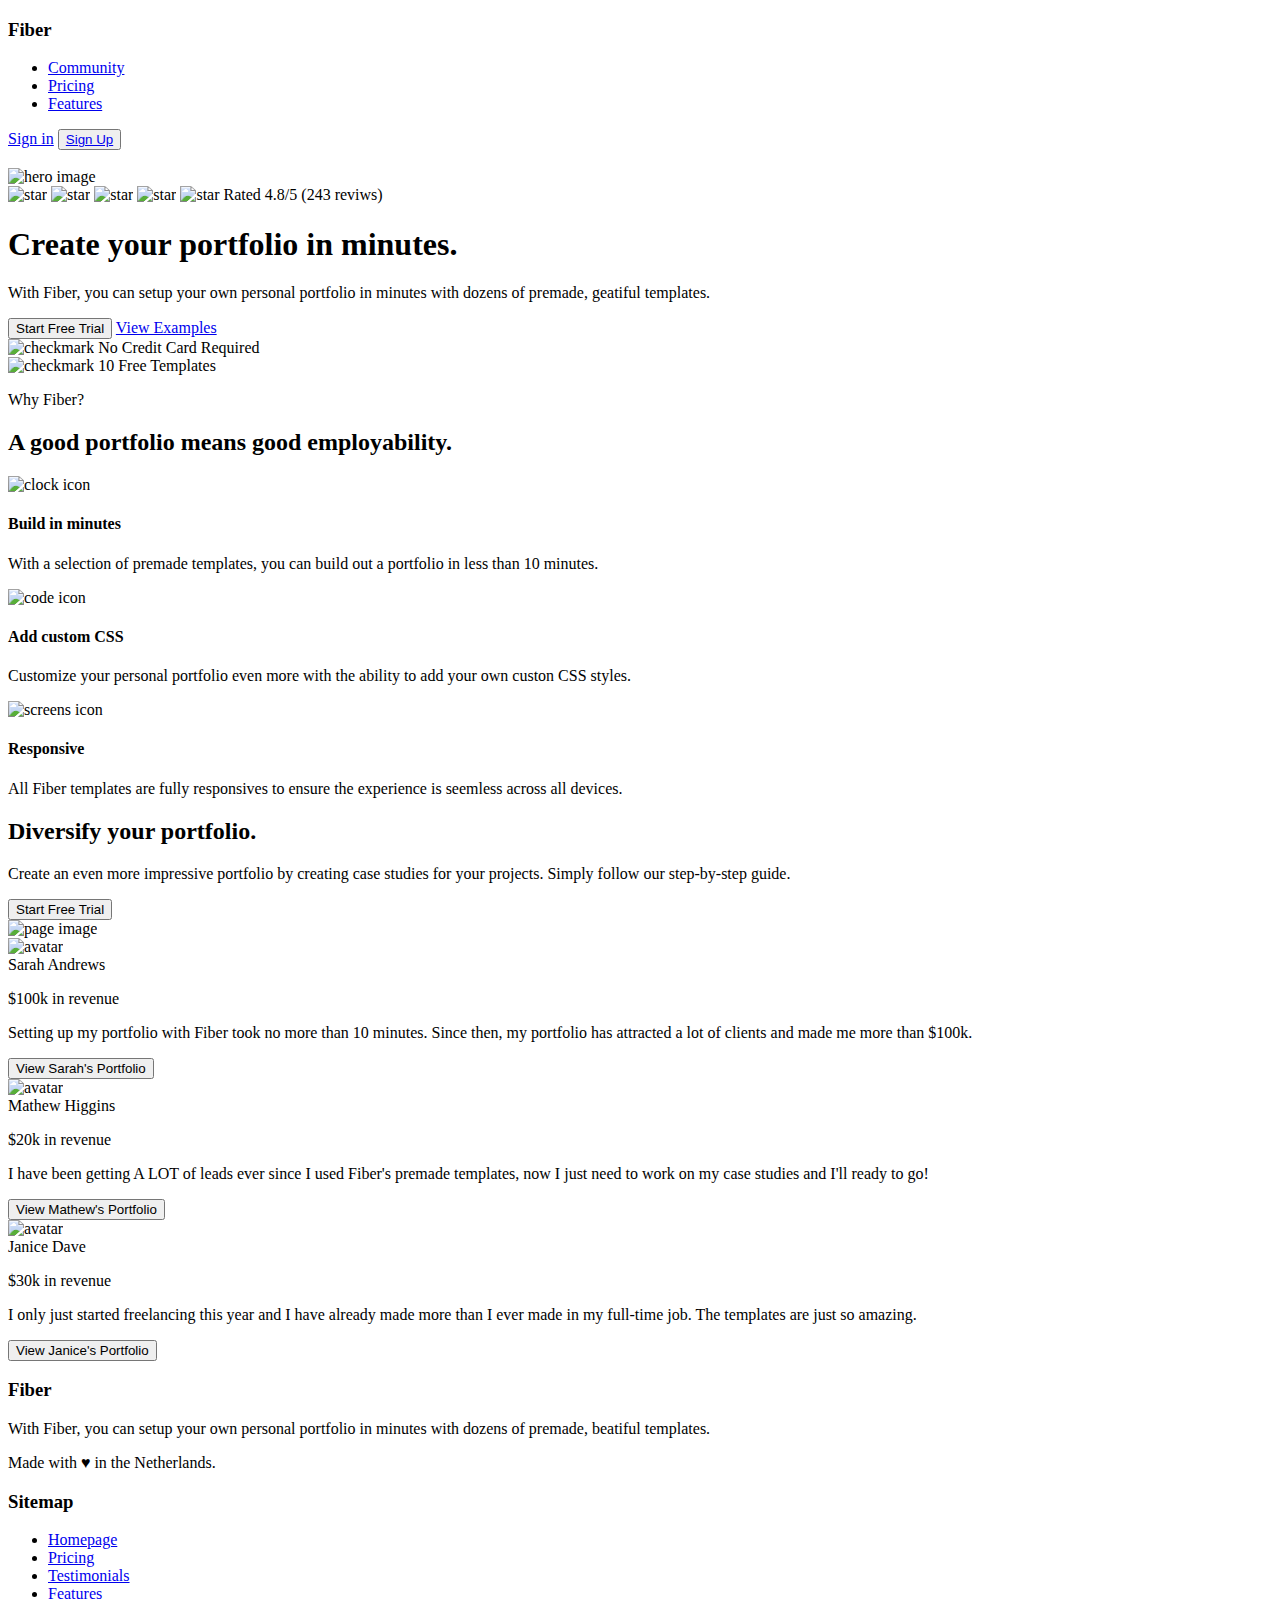
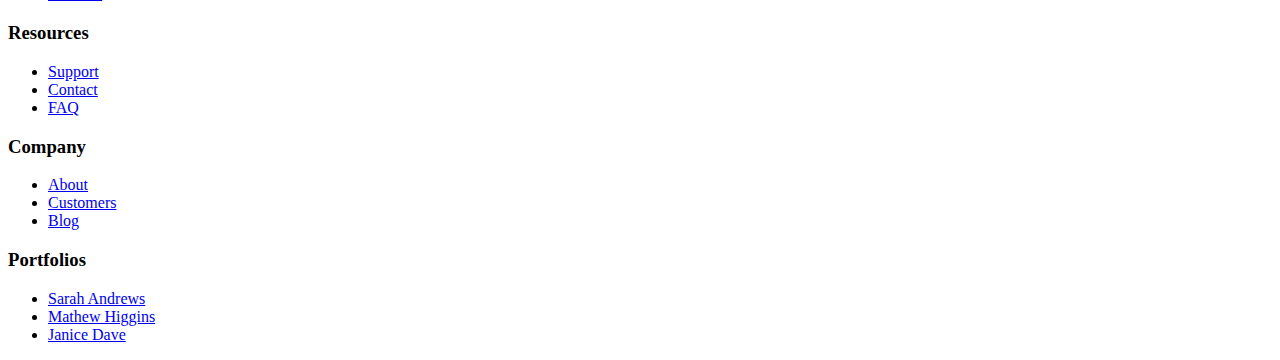
==== index.html @ 9298aad0 "fixes" ====
<!DOCTYPE html>
<html lang="en">
  <head>
    <meta charset="UTF-8" />
    <meta http-equiv="X-UA-Compatible" content="IE=edge" />
    <meta name="viewport" content="width=device-width, initial-scale=1.0" />
    <title>Fiber</title>
    <link rel="stylesheet" href="./src/scss/main.css" />
  </head>
  <body>
    <header>
      <h3>Fiber</h3>

      <nav class="navigation">
        <ul>
          <li><a href="#">Community</a></li>
          <li><a href="#">Pricing</a></li>
          <li><a href="#">Features</a></li>
        </ul>
      </nav>

      <div class="sign-in-out">
        <a href="./sign-up-page.html">Sign in</a>
        <button class="header_btn" >
          <a href="./sign-up-page.html">Sign Up</a>
        </button>
      </div>

      <div class="mobile-menu">
        <img src="./src/Assets/HamburgerMenu.svg" alt="" />
      </div>
    </header>

    <main class="main">
      <section class="main__hero">
        <img src="./src/Assets/hero-Illustration.png" alt="hero image" />

        <div class="hero__content">
          <div class="rating__container">
            <img src="./src/Assets/star.svg" alt="star" />
            <img src="./src/Assets/star.svg" alt="star" />
            <img src="./src/Assets/star.svg" alt="star" />
            <img src="./src/Assets/star.svg" alt="star" />
            <img src="./src/Assets/star.svg" alt="star" />

            <span>Rated 4.8/5 (243 reviws)</span>
          </div>

          <h1>Create your portfolio in minutes.</h1>

          <p>
            With Fiber, you can setup your own personal portfolio in minutes
            with dozens of premade, geatiful templates.
          </p>

          <div class="container__links">
            <button class="hero__btn">Start Free Trial</button>
            <a href="#">View Examples</a>
          </div>

          <div class="container__advantages">
            <div class="advantage">
              <img src="./src/Assets/Checkmark.svg" alt="checkmark" />
              <span>No Credit Card Required</span>
            </div>
            <div class="advantage">
              <img src="./src/Assets/Checkmark.svg" alt="checkmark" />
              <span>10 Free Templates</span>
            </div>
          </div>
        </div>
      </section>

      <section class="features">
        <p class="text--purple">Why Fiber?</p>
        <h2>A good portfolio means good employability.</h2>

        <div class="features__container">
          <article class="feature">
            <img src="./src/Assets/time.svg" alt="clock icon" />
            <h4>Build in minutes</h4>
            <p>
              With a selection of premade templates, you can build out a
              portfolio in less than 10 minutes.
            </p>
          </article>

          <article class="feature">
            <img src="./src/Assets/code.svg" alt="code icon" />
            <h4>Add custom CSS</h4>
            <p>
              Customize your personal portfolio even more with the ability to
              add your own custon CSS styles.
            </p>
          </article>

          <article class="feature">
            <img src="./src/Assets//allSizes.svg" alt="screens icon" />
            <h4>Responsive</h4>
            <p>
              All Fiber templates are fully responsives to ensure the experience
              is seemless across all devices.
            </p>
          </article>
        </div>
      </section>

      <section class="portfolio">
        <div class="portfolio__content">
          <h2>Diversify your portfolio.</h2>
          <p>
            Create an even more impressive portfolio by creating case studies
            for your projects. Simply follow our step-by-step guide.
          </p>
          <button class="portfolio__btn">Start Free Trial</button>
        </div>

        <img src="./src/Assets/Page Image.png" alt="page image" />
      </section>

      <section class="testimonials">
        <article class="testimonial">
          <div class="avatar__container">
            <img src="./src/Assets/User Avatar.svg" alt="avatar" />

            <div class="avatar__info">
              <span class="avatar__name--purple"> Sarah Andrews </span>
              <p class="text--small">$100k in revenue</p>
            </div>
          </div>

          <p>
            Setting up my portfolio with Fiber took no more than 10 minutes.
            Since then, my portfolio has attracted a lot of clients and made me
            more than $100k.
          </p>
          <button class="testimonial__btn">View Sarah's Portfolio</button>
        </article>

        <article class="testimonial">
          <div class="avatar__container">
            <img src="./src/Assets/User Avatar 2.svg" alt="avatar" />

            <div class="avatar__info">
              <span class="avatar__name--purple"> Mathew Higgins</span>
              <p class="text--small">$20k in revenue</p>
            </div>
          </div>

          <p>
            I have been getting A LOT of leads ever since I used Fiber's premade
            templates, now I just need to work on my case studies and I'll ready
            to go!
          </p>
          <button class="testimonial__btn">View Mathew's Portfolio</button>
        </article>

        <article class="testimonial">
          <div class="avatar__container">
            <img src="./src/Assets/User Avatar 32.svg" alt="avatar" />
            <div class="avatar__info">
              <span class="avatar__name--purple"> Janice Dave</span>
              <p class="text--small">$30k in revenue</p>
            </div>
          </div>

          <p>
            I only just started freelancing this year and I have already made
            more than I ever made in my full-time job. The templates are just so
            amazing.
          </p>
          <button class="testimonial__btn">View Janice's Portfolio</button>
        </article>
      </section>
    </main>

    <footer class="footer">
      <div class="footer_company">
        <h3>Fiber</h3>
        <p>
          With Fiber, you can setup your own personal portfolio in minutes with
          dozens of premade, beatiful templates.
        </p>

        <p>Made with &hearts; in the Netherlands.</p>
      </div>

      <div class="navigation-container">
        <nav class="footer_nav">
          <h3>Sitemap</h3>
          <ul>
            <li><a href="#">Homepage</a></li>
            <li><a href="#">Pricing</a></li>
            <li><a href="#">Testimonials</a></li>
            <li><a href="#">Features</a></li>
          </ul>
        </nav>
        <nav class="footer_nav">
          <h3>Resources</h3>
          <ul>
            <li><a href="#">Support</a></li>
            <li><a href="#">Contact</a></li>
            <li><a href="#">FAQ</a></li>
          </ul>
        </nav>
        <nav class="footer_nav">
          <h3>Company</h3>
          <ul>
            <li><a href="#">About</a></li>
            <li><a href="#">Customers</a></li>
            <li><a href="#">Blog</a></li>
          </ul>
        </nav>
        <nav class="footer_nav">
          <h3>Portfolios</h3>
          <ul>
            <li><a href="#">Sarah Andrews</a></li>
            <li><a href="#">Mathew Higgins</a></li>
            <li><a href="#">Janice Dave</a></li>
          </ul>
        </nav>
      </div>
    </footer>

    <script src="./src/script/index.js"></script>
  </body>
</html>
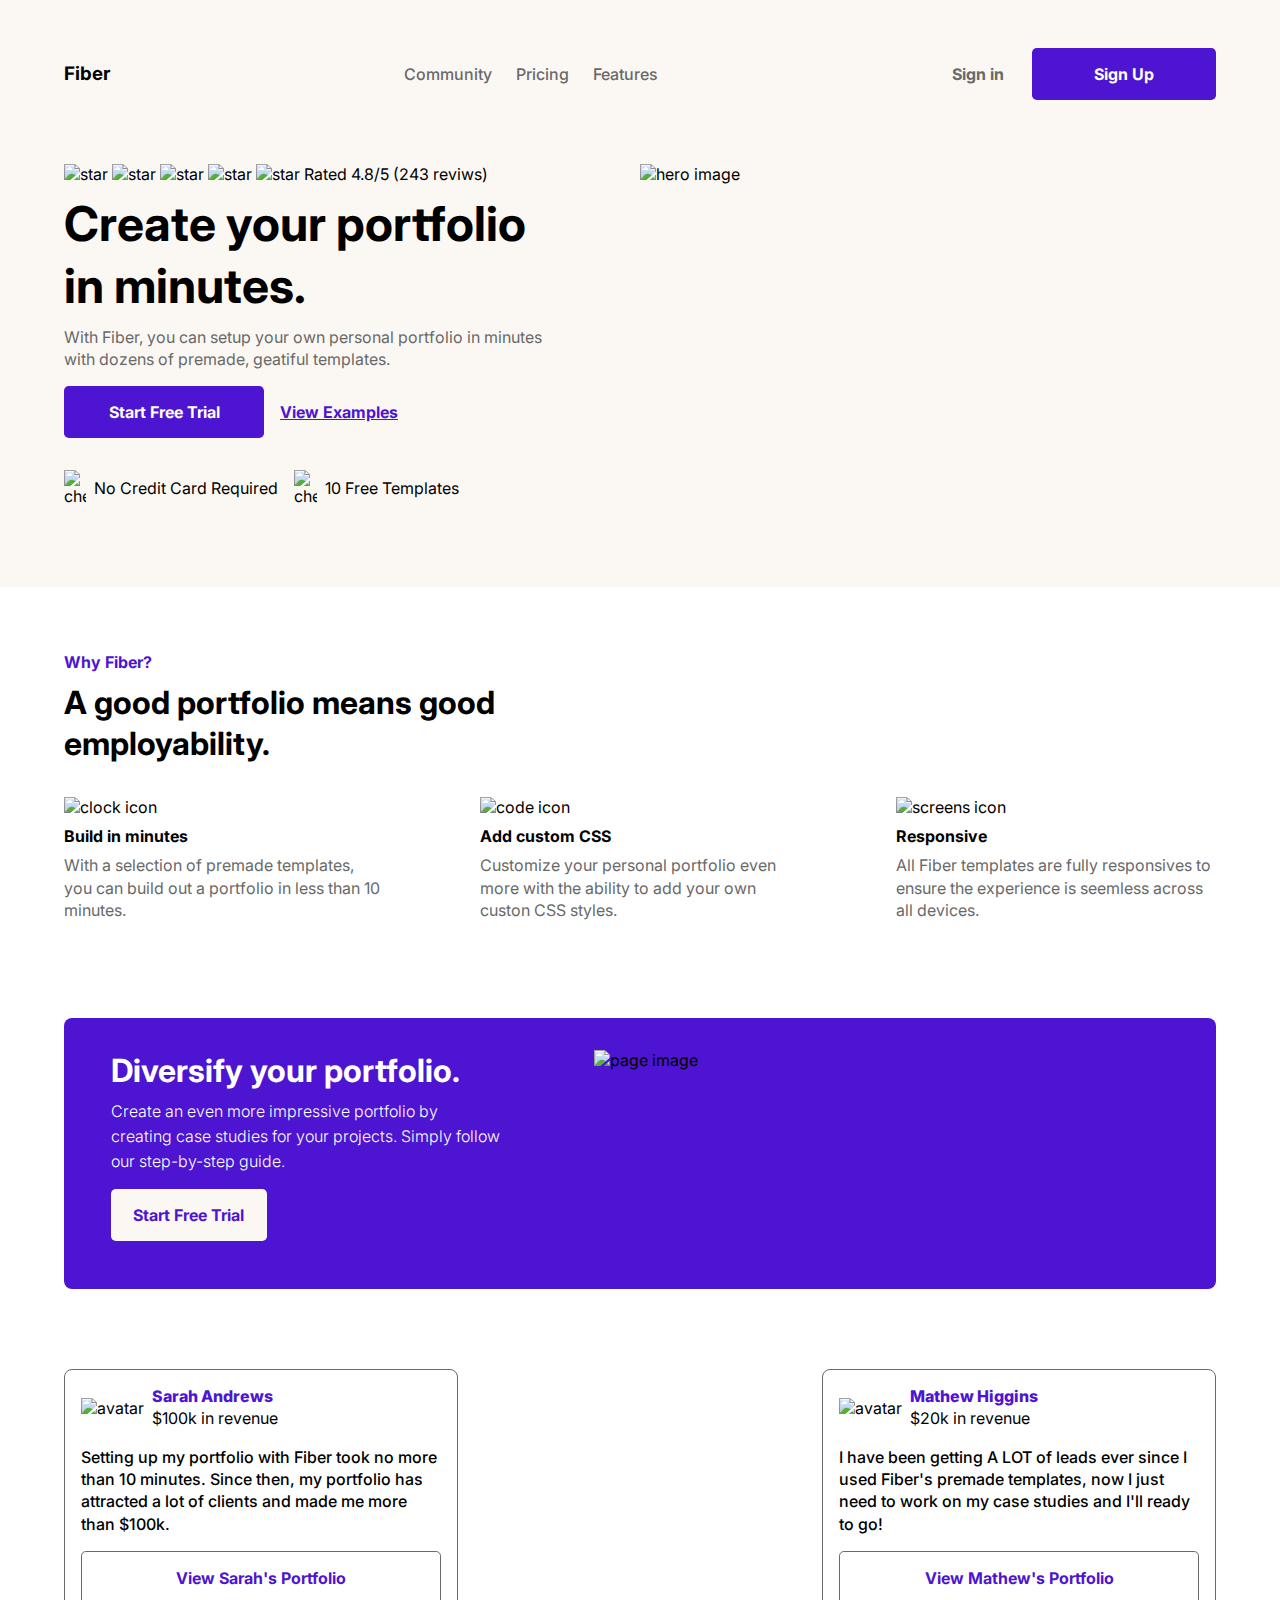
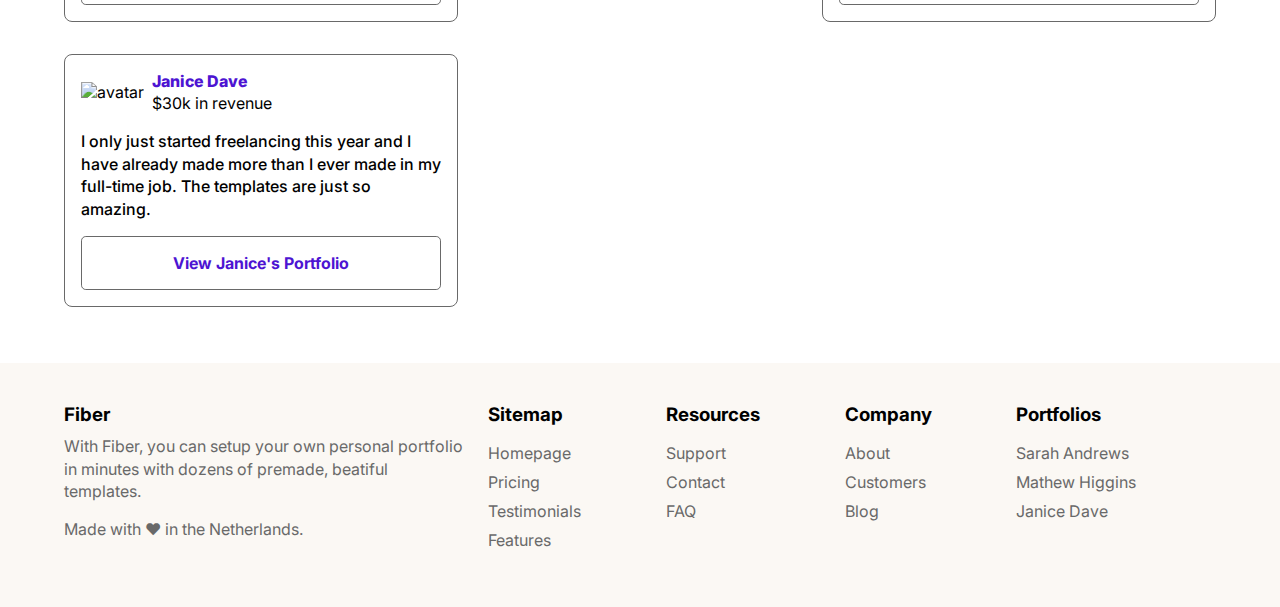
==== commit 2976e07c: "Fixes for Firefox layout" ====
--- a/index.html
+++ b/index.html
@@ -21,9 +21,7 @@
 
       <div class="sign-in-out">
         <a href="./sign-up-page.html">Sign in</a>
-        <button class="header_btn" >
-          <a href="./sign-up-page.html">Sign Up</a>
-        </button>
+        <button class="header_btn">Sign Up</button>
       </div>
 
       <div class="mobile-menu">
--- a/src/scss/main.css
+++ b/src/scss/main.css
@@ -0,0 +1,670 @@
+@import url("https://fonts.googleapis.com/css2?family=Inter:wght@300;400;500;600;700&display=swap");
+*,
+*::before,
+*::after {
+  margin: 0;
+  padding: 0;
+  -webkit-box-sizing: border-box;
+          box-sizing: border-box;
+}
+
+body {
+  font-family: "Inter", sans-serif;
+  line-height: 1.3;
+}
+
+img {
+  max-width: 100%;
+  height: auto;
+}
+
+li {
+  list-style: none;
+}
+
+a {
+  text-decoration: none;
+  -webkit-transition: color 300ms ease;
+  transition: color 300ms ease;
+}
+
+a:hover {
+  color: #4d14d2;
+}
+
+label {
+  display: block;
+  font-weight: 700;
+}
+
+input,
+button {
+  font-size: inherit;
+  font-family: inherit;
+}
+
+button {
+  border: none;
+  font-weight: 700;
+}
+
+header,
+section,
+footer {
+  padding: 1rem;
+}
+
+@media screen and (min-width: 64rem) {
+  section,
+  footer,
+  header {
+    padding: 0 4rem;
+  }
+}
+
+h1 {
+  font-size: 3rem;
+}
+
+h2 {
+  font-size: 2rem;
+}
+
+h1,
+h2,
+h3,
+h4 {
+  color: black;
+}
+
+p,
+a {
+  color: dimgray;
+}
+
+p {
+  line-height: 1.4;
+}
+
+.header_btn {
+  cursor: pointer;
+  width: 100%;
+  border-radius: 0.3rem;
+  padding: 1rem 0;
+  color: white;
+  background-color: #4d14d2;
+  -webkit-transition: color 350ms ease, background-color 380ms ease-in-out;
+  transition: color 350ms ease, background-color 380ms ease-in-out;
+  padding-left: 2.5rem;
+  padding-right: 2.5rem;
+}
+
+.header_btn:hover {
+  color: #4d14d2;
+  background-color: white;
+  outline: 0.1rem auto #4d14d2;
+}
+
+.hero__btn {
+  cursor: pointer;
+  width: 100%;
+  border-radius: 0.3rem;
+  padding: 1rem 0;
+  color: white;
+  background-color: #4d14d2;
+  -webkit-transition: color 350ms ease, background-color 380ms ease-in-out;
+  transition: color 350ms ease, background-color 380ms ease-in-out;
+  margin-bottom: 1rem;
+}
+
+.hero__btn:hover {
+  color: #4d14d2;
+  background-color: white;
+  outline: 0.1rem auto #4d14d2;
+}
+
+@media screen and (min-width: 64rem) {
+  .hero__btn {
+    width: 40%;
+    margin-bottom: 0;
+    margin-right: 1rem;
+  }
+}
+
+.portfolio__btn {
+  cursor: pointer;
+  width: 100%;
+  border-radius: 0.3rem;
+  padding: 1rem 0;
+  color: #4d14d2;
+  background-color: #fbf8f4;
+  -webkit-transition: color 350ms ease, background-color 380ms ease-in-out;
+  transition: color 350ms ease, background-color 380ms ease-in-out;
+  margin: 1rem 0 3rem 0;
+}
+
+.portfolio__btn:hover {
+  color: #fbf8f4;
+  background-color: #4d14d2;
+  outline: 0.1rem auto #fbf8f4;
+}
+
+@media screen and (min-width: 64rem) {
+  .portfolio__btn {
+    width: 40%;
+  }
+}
+
+.testimonial__btn {
+  cursor: pointer;
+  width: 100%;
+  border-radius: 0.3rem;
+  padding: 1rem 0;
+  color: #4d14d2;
+  background-color: white;
+  -webkit-transition: color 350ms ease, background-color 380ms ease-in-out;
+  transition: color 350ms ease, background-color 380ms ease-in-out;
+  border: 0.1rem solid dimgray;
+}
+
+.testimonial__btn:hover {
+  color: white;
+  background-color: #4d14d2;
+  outline: 0.1rem auto white;
+}
+
+.form__btn {
+  cursor: pointer;
+  width: 100%;
+  border-radius: 0.3rem;
+  padding: 1rem 0;
+  color: white;
+  background-color: #4d14d2;
+  -webkit-transition: color 350ms ease, background-color 380ms ease-in-out;
+  transition: color 350ms ease, background-color 380ms ease-in-out;
+  margin-bottom: 1rem;
+}
+
+.form__btn:hover {
+  color: #4d14d2;
+  background-color: white;
+  outline: 0.1rem auto #4d14d2;
+}
+
+header {
+  display: -webkit-box;
+  display: -ms-flexbox;
+  display: flex;
+  -webkit-box-pack: justify;
+      -ms-flex-pack: justify;
+          justify-content: space-between;
+  background-color: #fbf8f4;
+  padding-top: 2rem;
+}
+
+.navigation,
+.sign-in-out {
+  display: none;
+}
+
+.navigation.active {
+  display: block;
+  position: absolute;
+  width: 12.5rem;
+  top: 5rem;
+  left: 0;
+  right: 0;
+  margin: auto;
+  text-align: center;
+  background-color: #fbf8f4;
+  -webkit-box-shadow: 0 0.375rem 0.9375rem 0.125rem black;
+          box-shadow: 0 0.375rem 0.9375rem 0.125rem black;
+  border-radius: 0.2rem;
+  -webkit-animation-duration: 350ms;
+          animation-duration: 350ms;
+  -webkit-animation-name: moveIn;
+          animation-name: moveIn;
+}
+
+.navigation.active li {
+  margin: 1.5rem 0;
+}
+
+@-webkit-keyframes moveIn {
+  from {
+    margin-top: -100%;
+  }
+  to {
+    margin-top: 0;
+  }
+}
+
+@keyframes moveIn {
+  from {
+    margin-top: -100%;
+  }
+  to {
+    margin-top: 0;
+  }
+}
+
+@media screen and (min-width: 64rem) {
+  header {
+    padding-top: 3rem;
+    -webkit-box-align: center;
+        -ms-flex-align: center;
+            align-items: center;
+  }
+  header .mobile-menu {
+    display: none;
+  }
+  .navigation {
+    display: block;
+  }
+  .navigation ul {
+    display: -webkit-box;
+    display: -ms-flexbox;
+    display: flex;
+    gap: 1.5rem;
+    font-weight: 500;
+  }
+  .sign-in-out {
+    display: -webkit-box;
+    display: -ms-flexbox;
+    display: flex;
+    -webkit-box-align: center;
+        -ms-flex-align: center;
+            align-items: center;
+  }
+  .sign-in-out > a {
+    font-weight: 700;
+    margin-right: 1.5rem;
+    width: 6.25rem;
+  }
+}
+
+.main__hero {
+  background-color: #fbf8f4;
+  padding-top: 0;
+}
+
+.main__hero h1,
+.main__hero p {
+  margin: 0.5rem 0;
+}
+
+.rating__container {
+  display: none;
+}
+
+.hero__content {
+  max-width: 31.25rem;
+}
+
+.hero__content .container__links {
+  margin: 1rem 0;
+  text-align: center;
+}
+
+.hero__content .container__links a {
+  font-weight: 700;
+  text-decoration: underline;
+  color: #4d14d2;
+}
+
+.advantage {
+  display: -webkit-box;
+  display: -ms-flexbox;
+  display: flex;
+  -webkit-box-align: center;
+      -ms-flex-align: center;
+          align-items: center;
+  margin: 1rem 0;
+}
+
+.advantage img {
+  width: 1.4rem;
+}
+
+.advantage span {
+  margin-left: 0.5rem;
+}
+
+@media screen and (min-width: 64rem) {
+  .main__hero {
+    display: -webkit-box;
+    display: -ms-flexbox;
+    display: flex;
+    -webkit-box-pack: justify;
+        -ms-flex-pack: justify;
+            justify-content: space-between;
+    -webkit-box-orient: horizontal;
+    -webkit-box-direction: reverse;
+        -ms-flex-direction: row-reverse;
+            flex-direction: row-reverse;
+    padding: 4rem;
+    margin-bottom: 4rem;
+  }
+  .main__hero > img {
+    width: 50%;
+  }
+  .hero__content {
+    -ms-flex-item-align: center;
+        -ms-grid-row-align: center;
+        align-self: center;
+  }
+  .rating__container {
+    display: block;
+  }
+  .container__advantages {
+    display: -webkit-box;
+    display: -ms-flexbox;
+    display: flex;
+  }
+  .container__advantages .advantage:last-child {
+    margin-left: 1rem;
+  }
+  .container__links {
+    display: -webkit-box;
+    display: -ms-flexbox;
+    display: flex;
+    -webkit-box-align: center;
+        -ms-flex-align: center;
+            align-items: center;
+  }
+}
+
+.features .text--purple {
+  font-weight: 700;
+  color: #4d14d2;
+  margin-bottom: 0.5rem;
+}
+
+.features h2 {
+  max-width: 35rem;
+}
+
+.feature {
+  margin: 2rem 0;
+}
+
+.feature:last-child {
+  margin-bottom: 0;
+}
+
+.feature p {
+  max-width: 20rem;
+}
+
+.feature h4 {
+  margin: 0.5rem 0;
+}
+
+@media screen and (min-width: 64rem) {
+  .features__container {
+    display: -webkit-box;
+    display: -ms-flexbox;
+    display: flex;
+    -webkit-box-pack: justify;
+        -ms-flex-pack: justify;
+            justify-content: space-between;
+    -ms-flex-wrap: wrap;
+        flex-wrap: wrap;
+  }
+}
+
+.portfolio {
+  background-color: #4d14d2;
+  padding: 2rem 2rem 0;
+  margin: 1rem;
+  border-radius: 0.5rem;
+}
+
+.portfolio .portfolio__content h2,
+.portfolio .portfolio__content p {
+  color: white;
+}
+
+.portfolio .portfolio__content p {
+  font-weight: 300;
+  margin-top: 0.5rem;
+  line-height: 1.55;
+  max-width: 24.375rem;
+}
+
+.portfolio img {
+  vertical-align: text-bottom;
+}
+
+@media screen and (min-width: 64rem) {
+  .portfolio {
+    display: -webkit-box;
+    display: -ms-flexbox;
+    display: flex;
+    -ms-flex-pack: distribute;
+        justify-content: space-around;
+    margin: 4rem;
+    padding: 2rem 0 0;
+  }
+  .portfolio img {
+    width: 50%;
+  }
+  .portfolio__content {
+    -ms-flex-item-align: center;
+        -ms-grid-row-align: center;
+        align-self: center;
+  }
+}
+
+.testimonial {
+  border-radius: 0.5rem;
+  border: 0.1rem solid dimgray;
+  margin: 1rem 0;
+  padding: 1rem;
+}
+
+.testimonial p {
+  color: black;
+}
+
+.testimonial > p {
+  font-weight: 500;
+  margin: 1rem 0;
+  max-width: 22.5rem;
+}
+
+.avatar__container {
+  display: -webkit-box;
+  display: -ms-flexbox;
+  display: flex;
+  -webkit-box-align: center;
+      -ms-flex-align: center;
+          align-items: center;
+}
+
+.avatar__container .avatar__info {
+  display: -webkit-box;
+  display: -ms-flexbox;
+  display: flex;
+  -webkit-box-orient: vertical;
+  -webkit-box-direction: normal;
+      -ms-flex-direction: column;
+          flex-direction: column;
+  margin-left: 0.5rem;
+}
+
+.avatar__container .avatar__info .avatar__name--purple {
+  color: #4d14d2;
+  font-weight: 800;
+}
+
+@media screen and (min-width: 64rem) {
+  .testimonials {
+    display: -webkit-box;
+    display: -ms-flexbox;
+    display: flex;
+    -webkit-box-pack: justify;
+        -ms-flex-pack: justify;
+            justify-content: space-between;
+    -ms-flex-wrap: wrap;
+        flex-wrap: wrap;
+    margin-bottom: 2.5rem;
+  }
+}
+
+.footer {
+  background-color: #fbf8f4;
+}
+
+.footer .footer_company p {
+  margin: 0.5rem 0;
+  max-width: 25rem;
+}
+
+.footer_nav {
+  margin: 1.5rem 0;
+}
+
+.footer_nav ul {
+  margin: 1rem 0;
+}
+
+.footer_nav li {
+  margin: 0.5rem 0;
+}
+
+@media screen and (min-width: 64rem) {
+  .footer {
+    display: -webkit-box;
+    display: -ms-flexbox;
+    display: flex;
+    padding: 2.5rem 4rem;
+    gap: 1.5rem;
+  }
+  .footer .footer_company :nth-child(3) {
+    margin-top: 1rem;
+  }
+  .navigation-container {
+    display: -webkit-box;
+    display: -ms-flexbox;
+    display: flex;
+    gap: 5.3rem;
+  }
+  .navigation-container .footer_nav {
+    margin: 0;
+  }
+}
+
+.form__container {
+  padding-top: 4rem;
+  max-width: 37.5rem;
+}
+
+.form__container p {
+  font-weight: 500;
+  color: black;
+}
+
+.form__container a {
+  color: black;
+}
+
+.form__container form {
+  margin-top: 2.5rem;
+}
+
+.form__container form > p {
+  text-align: center;
+}
+
+.input__container {
+  margin: 1.5rem 0;
+}
+
+.input__container input {
+  width: 100%;
+  padding: 0.5rem;
+  margin: 0.5rem 0;
+  border-radius: 0.3rem;
+  border: 0.1rem solid dimgray;
+}
+
+#input__password {
+  position: relative;
+}
+
+#input__password::after {
+  content: "";
+  background-image: url("../Assets/hidepassword.svg");
+  background-repeat: no-repeat;
+  position: absolute;
+  top: 2.2rem;
+  right: 1rem;
+  width: 1.5625rem;
+  height: 1.25rem;
+}
+
+.terms {
+  display: -webkit-box;
+  display: -ms-flexbox;
+  display: flex;
+  margin-bottom: 1.5rem;
+}
+
+.terms p {
+  margin-left: 0.5rem;
+}
+
+.terms .span--purple {
+  color: #4d14d2;
+  text-decoration: underline;
+  text-decoration-thickness: 0.15rem;
+  font-weight: 700;
+}
+
+.span {
+  color: #4d14d2;
+}
+
+.info__container {
+  display: none;
+}
+
+@media screen and (min-width: 64rem) {
+  .form__container {
+    padding-right: 0;
+  }
+  .sign-up__main {
+    display: -webkit-box;
+    display: -ms-flexbox;
+    display: flex;
+    -webkit-box-pack: justify;
+        -ms-flex-pack: justify;
+            justify-content: space-between;
+  }
+  .info__container {
+    display: -webkit-box;
+    display: -ms-flexbox;
+    display: flex;
+    -webkit-box-align: center;
+        -ms-flex-align: center;
+            align-items: center;
+    -webkit-box-pack: center;
+        -ms-flex-pack: center;
+            justify-content: center;
+    padding: 0;
+    background-color: #4d14d2;
+    width: 50%;
+    height: 100vh;
+  }
+  .info__container .templates-info {
+    text-align: center;
+    max-width: 25rem;
+  }
+  .info__container .templates-info p,
+  .info__container .templates-info h2 {
+    margin: 1rem 0;
+    color: white;
+  }
+}
+/*# sourceMappingURL=main.css.map */